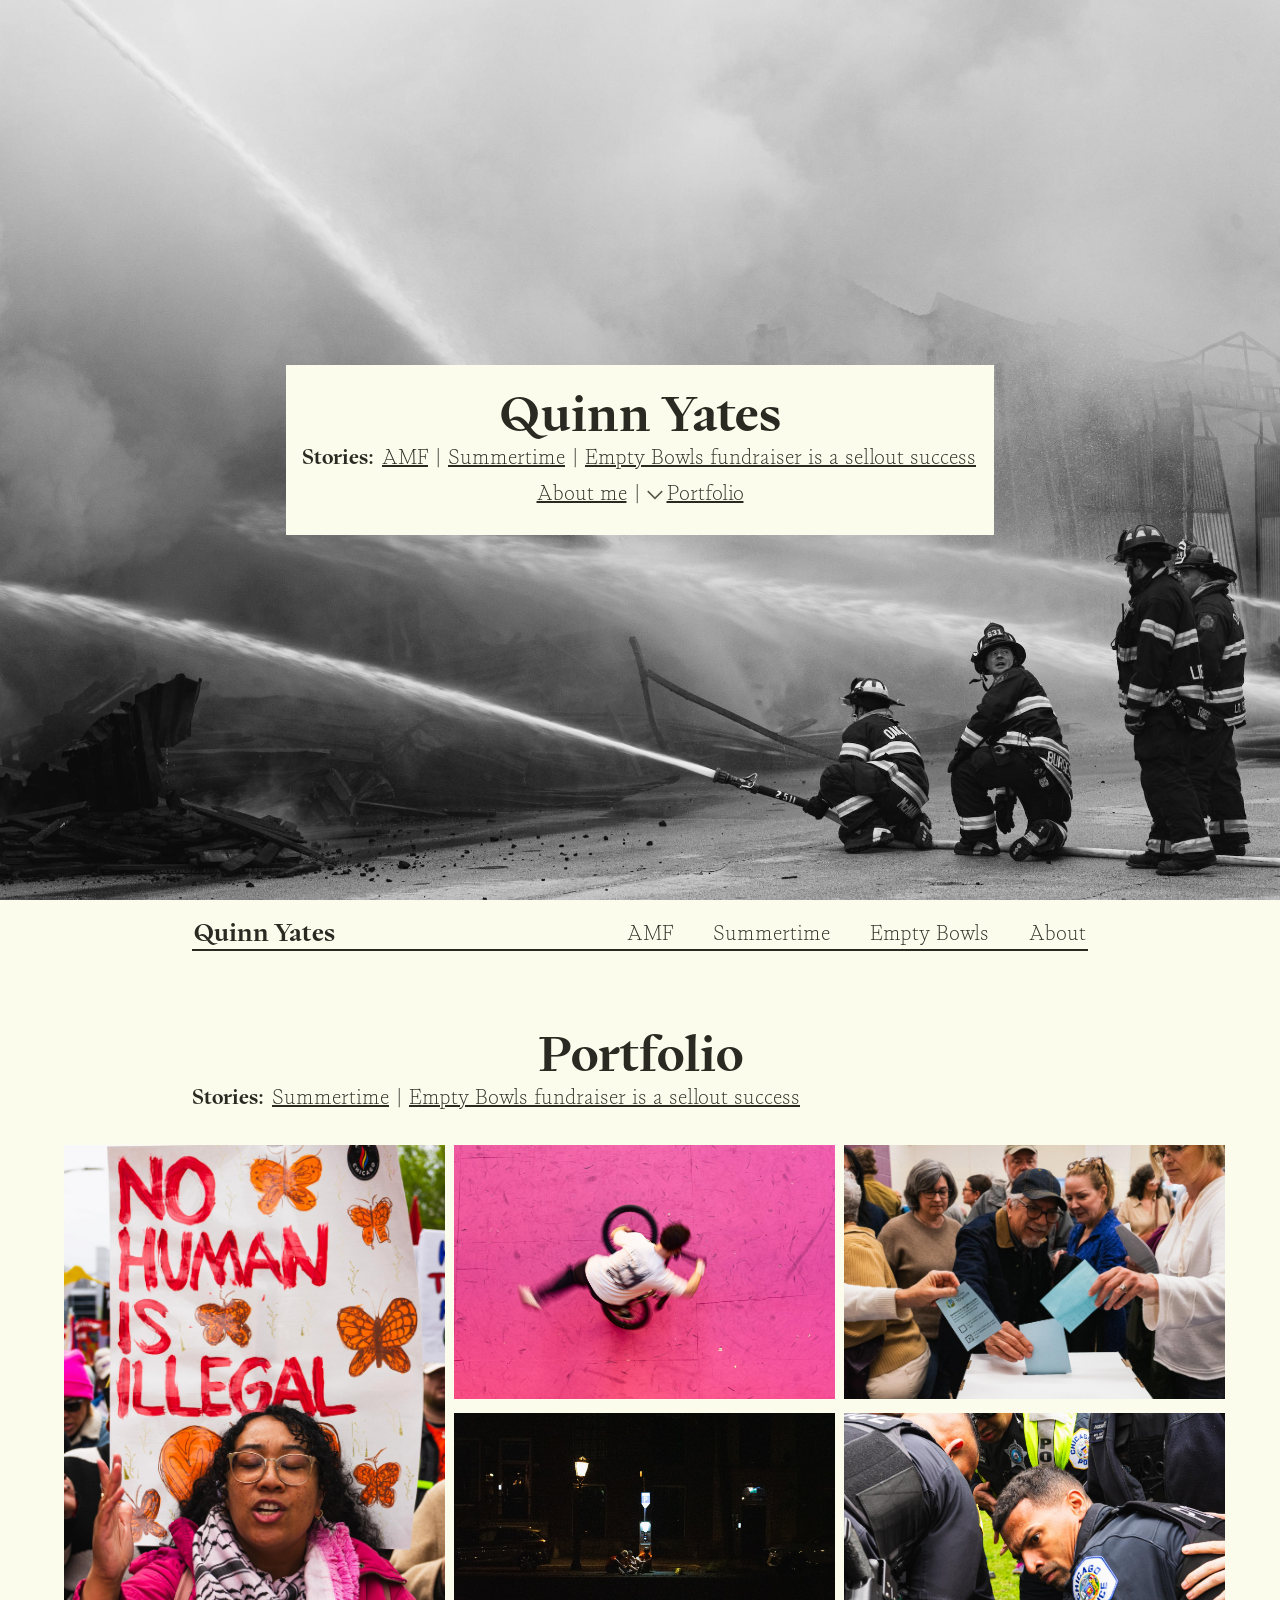
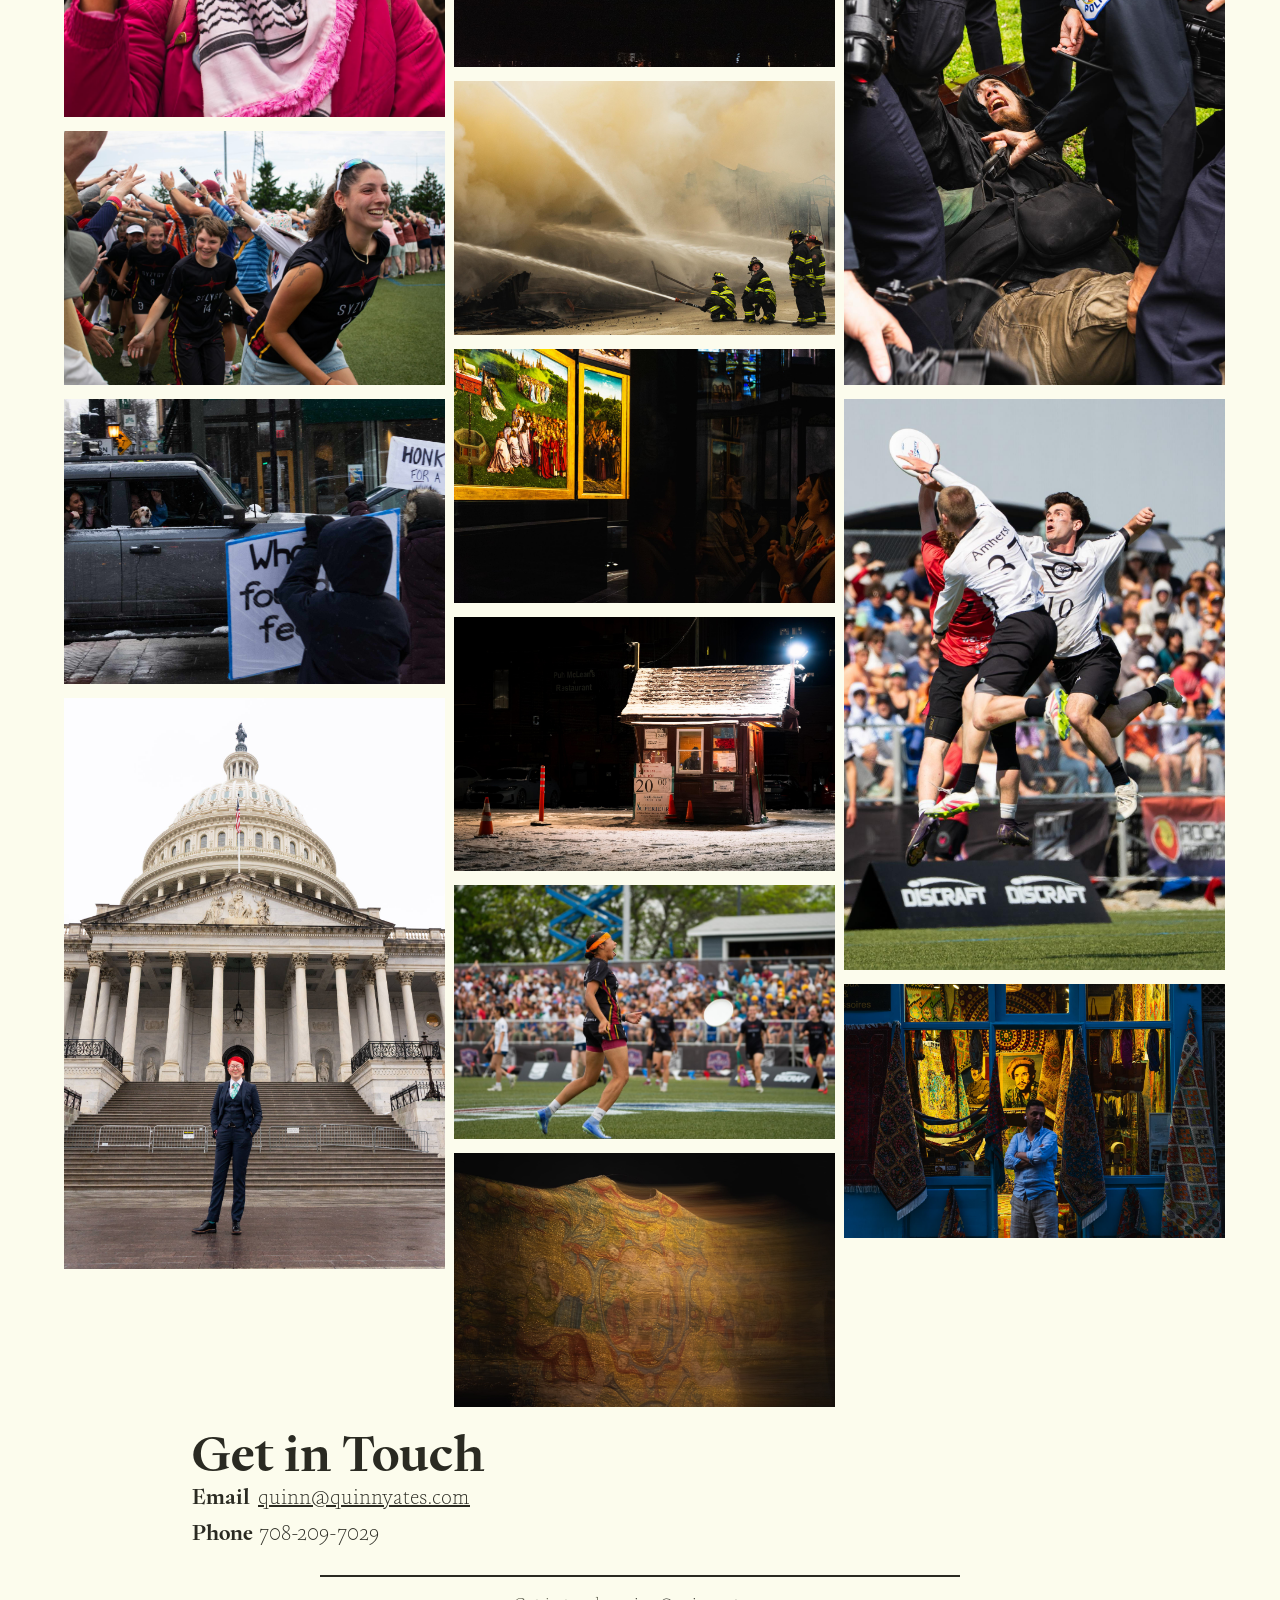
==== index.html @ 13eae4af "feat: add AMF story" ====
<!DOCTYPE html>
<html lang="en">

<head>
	<!--Meta tags-->
	<meta charset="UTF-8" />
	<meta name="viewport" content="width=device-width, initial-scale=1.0" />
	<meta name="description" content="Blogs and projects by Quinn" />
	<meta name="robots" content="index, follow" />
	<link rel="icon" type="image/x-icon" href="/assets/favicon/favicon.ico">
	<!--Open Graph Tags-->
	<meta property="og:site_name" content="Quinn" />
	<meta property="og:url" content="https://photo.quinnyates.com" />
	<meta property="og:type" content="website" />
	<!-- Style Tags -->
	<link rel="stylesheet" href="style.css" />
	<link rel="stylesheet" href="index.css" />
	<script src="./photo.js" defer type="module"></script>
	<!-- Other -->
	<meta property="og:title" content="Quinn" />
	<title>Quinn Yates</title>
</head>

<body class="homepage" id="body">
	<section id="hero">
		<div class="content">
			<h2>Quinn Yates</h2>
			<p><b>Stories:</b> <a href="american-music-festival-2026.html">AMF</a> | <a href="summertime.html" target="_blank">Summertime</a> | <a href="https://trapezeonline.com/6926/ae/empty-bowls-fundraiser-is-a-sellout-success/" target="_blank">Empty Bowls fundraiser is a sellout success</a></p>
			<p><a href="about">About me</a> | <a href="#portfolio"><img src="assets/down.svg" class="icon">Portfolio</a></p>

		</div>
	</section>
	<nav>
		<a href="/"><h1>Quinn Yates</h1></a>
		<ul>
			<li><a href="american-music-festival-2026.html">AMF</a></li>
			<li><a href="summertime.html">Summertime</a></li>
			<li><a href="https://trapezeonline.com/6926/ae/empty-bowls-fundraiser-is-a-sellout-success/" target="_blank">Empty Bowls</a></li>
			<li><a href="about.html">About</a></li>
		</ul>
	</nav>
	<main>
		<section id="portfolio">
			<br>
			<div class="wrapper">
				<h2 style="text-align: center;">Portfolio</h2>
				<p><b>Stories:</b> <a href="summertime.html" target="_blank">Summertime</a> | <a href="https://trapezeonline.com/6926/ae/empty-bowls-fundraiser-is-a-sellout-success/" target="_blank">Empty Bowls fundraiser is a sellout success</a></p>
			</div>
			<br>
			<div class="wrapper-full">
                                <div class="popup">
					<button class="back"><img src="assets/gallery.svg" class="back" alt="back to gallery"></button>
				</div>
				<div id="photos" class="gallery">
                                </div>
			</div>
		</section>
		<section id="get-in-touch">
			<div class="wrapper">
				<h2>Get in Touch</h2>
				<p><b>Email</b> <a href="mailto:quinn@quinnyates.com">quinn@quinnyates.com</a></p>
				<p><b>Phone</b> 708-209-7029</p>
			</div>
		</section>

        </main>
	<footer>
		<div class="footer-wrapper">
			<span>Get in touch: <a href="mailto:quinn@quinnyates.com">quinn@quinnyates.com</a></span>
		</div>
	</footer>
</body>

</html>
---- style.css ----
* {
    margin: 0;
    font-family: 'Writer';

    /* https://coolors.co/ee8f1b-d17b0f-3e3e33-70715c-d9dac9-fcfced */
    --bg: #fcfced;
    --bg2: #d9dac9;

    --fg: #2A2A22;
    --fg2: #575848;

    --accent: #d17b0f;
    --accent2: #ee8f1b;
}

@font-face {
    font-family: "Atkinson";
    font-style: normal;
    src: url(/assets/fonts/AtkinsonHyperlegibleNext-VariableFont_wght.ttf)
}

@font-face {
    font-family: "Atkinson";
    font-style: italic;
    src: url(/assets/fonts/AtkinsonHyperlegibleNext-Italic-VariableFont_wght.ttf)
}

@font-face {
    font-family: "Palma";
    font-style: normal;
    font-weight: normal;
    src: url(/assets/fonts/PPPalma-FizzyMedium.otf)
}

@font-face {
    font-family: "Palma";
    font-style: normal;
    font-weight: lighter;
    src: url(/assets/fonts/PPPalma-FizzyLight.otf)
}

@font-face {
    font-family: "Palma";
    font-style: normal;
    font-weight: bold;
    src: url(/assets/fonts/PPPalma-FizzyHeavy.otf)
}

@font-face {
    font-family: "Palma";
    font-style: italic;
    font-weight: normal;
    src: url(/assets/fonts/PPPalma-FizzyMediumItalic.otf)
}

@font-face {
    font-family: "Palma";
    font-style: italic;
    font-weight: lighter;
    src: url(/assets/fonts/PPPalma-FizzyLightItalic.otf)
}

@font-face {
    font-family: "Palma";
    font-style: italic;
    font-weight: bold;
    src: url(/assets/fonts/PPPalma-FizzyHeavyItalic.otf)
}

@font-face {
    font-family: "Writer";
    font-style: normal;
    font-weight: normal;
    src: url(/assets/fonts/PPWriter-Regular.otf)
}

@font-face {
    font-family: "Writer";
    font-style: normal;
    font-weight: lighter;
    src: url(/assets/fonts/PPWriter-ThinText.otf)
}

@font-face {
    font-family: "Writer";
    font-style: normal;
    font-weight: bold;
    src: url(/assets/fonts/PPWriter-Bold.otf)
}


@font-face {
    font-family: "Writer";
    font-style: italic;
    font-weight: normal;
    src: url(/assets/fonts/PPWriter-RegularItalic.otf)
}

@font-face {
    font-family: "Writer";
    font-style: italic;
    font-weight: bold;
    src: url(/assets/fonts/PPWriter-BoldItalic.otf)
}

/* General */
body {
    position: relative;
    z-index: 0;
    background-color: var(--bg);
    color: var(--fg);
}


.wrapper {
    width: 70%;
    max-width: 1400px;
    margin: auto;
}

.wrapper-split {
    display: flex;
    gap: 3rem;
}

.wrapper-full {
    width: 90%;
    max-width: 1400px;
    margin: auto;
}

.wrapper-title {
    text-align: center;
}

.wrapper-img {
    width: 60%;
    max-width: 1400px;
    margin: auto;
    display: flex;
    justify-content: center;
    align-items: center;
    flex-direction: column;
}

.gallery * {
    opacity: 0;
}

@keyframes spin {
  from {
    transform: rotate(-360deg);
  }
}

.gallery:not(.loaded)::after {
    width: 50px;
    height: 50px;
    content: "";
    display: inline-block;
}
.gallery:not(.loaded)::before {
    width: 50px;
    height: 50px;
    content: "";
    position: absolute;
    left: 50%;
    /* transform: translate(0%, -50%); */
    border: 5px solid var(--fg);
    border-bottom-color: transparent;
    border-radius: 50%;
    display: inline-block;
    animation: spin 1s linear infinite;
}

.gallery.loaded * {
    opacity: 1;
}

.gallery div {
    position: absolute;
}

.gallery div img, .gallery div video {
    width: 100%;
    height: auto;
    max-height: unset;
    max-width: unset;
    margin: 0 0;
    padding: 0 0;
}

.gallery div img:hover {
    cursor: pointer;
}

.image-grid {
    display: flex;
    gap: 0.5rem;
}

.caption {
    font-weight: 100;
    font-size: 0.85rem;
    line-height: 0.85rem;
    margin-top: 0;
    margin-bottom: 0;
}

.gallery div:has(video.loading) {
    background: var(--bg2);
}

.gallery div:has(video.paused)::before {
    width: 100%;
    height: 100%;
    content: "";
    background: url(./assets/play.svg);
    background-position: center center;
    background-size: 25%;
    background-repeat: no-repeat;
    position: absolute;
    pointer-events: none;
}

.popup div:has(video.paused)::before {
    width: 100%;
    height: 100%;
    content: "";
    background: url(./assets/play.svg);
    background-position: center center;
    background-size: 10%;
    background-repeat: no-repeat;
    position: absolute;
    pointer-events: none;
}

.video-controls {
    position: absolute;
    bottom: 25px;
    left: -3px;
    width: 100%;
    opacity: 0 !important;
    transition: opacity 0.4s;
}
.gallery div:has(video):hover .video-controls, .gallery div:has(video.paused) .video-controls {
    opacity: 1 !important;
}

.video-controls .timeline {
    border: none;
    border-right: 3px solid #ccc;
    border-left: 3px solid #ccc;
    width: 100%;
    opacity: 35% !important;
}
.video-controls .timeline .bar {
    height: 20px;
    flex: 1;
    width: 100%;
}
.video-controls .timeline .bar .inner {
    background: #ccc;
    width: 0%;
    height: 100%;
}

.popup {
    display: none;
    /* position: absolute; */
    position: fixed;
    top: 0;
    left: 0;
    background: var(--bg);
    z-index: 10;
    width: 100vw;
    height: 100lvh;
}

.popup img, .popup video {
    max-height: 75lvh;
    margin: 1rem 0;
}

.popup .timeline {
    display: none;
}

.popup button {
    background: none;
    border: none;
    opacity: 70%;
    transition: all 0.5s ease-in-out;
}

.popup button.back {
    position: absolute;
    top: 0rem;
    right: 0rem;
    padding: 0.5rem 0.5rem;
}

.popup button img {
    margin: 0;
}

.popup button:hover, .popup button:active, .popup button:focus {
    opacity: 100%;
    cursor: pointer;
}

.popup button img {
    width: 3vw;
}

.popup.active {
    display: flex;
    justify-content: center;
    align-items: center;
}

.popup div {
    display: flex;
    width: 70%;
    flex-direction: column;
    justify-content: center;
    align-items: center;
}

.no-scroll {
  overflow: hidden;
}

.get-in-touch {
    text-align: center;
}

.get-in-touch p {
    display: inline-block;
    margin-right: 0.5rem;
}

.smaller {
    font-size: 1rem;
    font-weight: 100;
}

.larger {
    font-size: 2rem;
}

.blue {
    color: var(--accentBlue);
}

.orange {
    color: var(--accent);
}

.grey {
    color: var(--fg2);
}

.header .smaller {
    flex-direction: column;
    justify-content: center;
    align-items: center;
    display: flex;

}

.icon {
    height: 1rem;
    width: 1rem;
    align-self: center;
    margin: 0;
    margin-right: 0.2em;
    margin-bottom: -3px;
}

p, li, ul {
    font-size: 1.25rem;
    margin-bottom: 1rem;
    line-height: 1.25rem;
}

a {
    padding-left: 0.1em;
    padding-right: 0.1em;
    transition: background-color 0.2s ease;
    text-decoration: underline;
    color: var(--fg);
}

a:hover {
    color: var(--accent);
}

hr {
    width: 25%;
    margin: 20px auto;
    border: none;
    border-top: 1px solid var(--fg);
    text-align: center;
}

h2 {
    font-size: 3rem;
}

h3 {
    font-size: 2.5rem;
    line-height: 3rem;
    margin-bottom: 1rem;
}

img {
    margin: 1rem 0;
    max-width: 100%;
    max-height: 500px;
}

aside {
    padding-left: 1em;
    margin-bottom: 1em;
    border-left: 2px solid var(--accent2);
    color: var(--fg2);
}

/* NAVBAR */

nav {
    padding-top: 1rem;
    border-bottom: 2px solid var(--fg);
    margin: auto auto;
    margin-bottom: 3rem;
    width: 70%;
    /* background: var(--fg); */
    display: flex;
    align-items: stretch;
    justify-content: space-between;
    font-size: 1rem;
}

nav ul {
display: flex;
  list-style: none;
  padding-left: 0.25rem;
  align-items: center;
  margin-bottom: 0;
}

nav ul li {
    float: left;
  margin-bottom: 0;
  list-style: none;
  padding-left: 2.25rem;
}

nav ul li a, nav a:has(h1) {
    text-decoration: none;
}

/* Footer */

footer {
    width: 50%;
    margin: auto;
    margin-top: 2rem;
    padding: 1em 0;
    border-top: 2px solid var(--fg);
    color: var(--fg2);
    text-align: center;
}

.footer-wrapper {
    padding: 0 1em;
    width: 100%
}

footer a {
    text-decoration: none;
    margin-right: 0.5em;
}

@media only screen and (max-width: 992px) {
    nav h1 {
        font-size: 2rem;
        line-height: 2rem;
    }

    nav {
        width: calc(100% - 2rem);
        padding: 1rem;
    }

    nav ul li:not(:last-child) {
        display: none;
    }

    .wrapper {
        width: 90%;
        max-width: unset;
    }

    .popup {
        flex-direction: column;
        height: 100dvh;
    }

    .popup #controls {
        flex-direction: row;
        width: 70%;
        justify-content: space-between;
    }

    .popup #controls img {
        width: 10vw;
    }

    .popup div {
        width: 90%;
        margin-top: auto;
    }

    .popup img, .popup video {
        max-height: 75lvh;
    }

    footer {
        width: 100%;
    }

    .footer-wrapper {
        padding: 0;
    }

    .info span {
        font-size: 0.8rem;
    }
}
---- index.css ----
#hero {
    height: 100vh;
    width: 100vw;
    display: flex;
    align-items: center;
    justify-content: center;
}

#hero .content {
    position: relative;
    z-index: 9;
    padding: 1rem;
    background: var(--bg);
    text-align: center;
}

#hero::before {
    z-index: 1;
    height: 100vh;
    width: 100vw;
    position: absolute;
    top: 0;
    bottom: 0;
    content: "";
    background: url(./assets/photos/portfolio/event/1.jpg);
    background-size: cover;
    background-position: right center;
    background-attachment: fixed;
    filter:grayscale(100%);
}
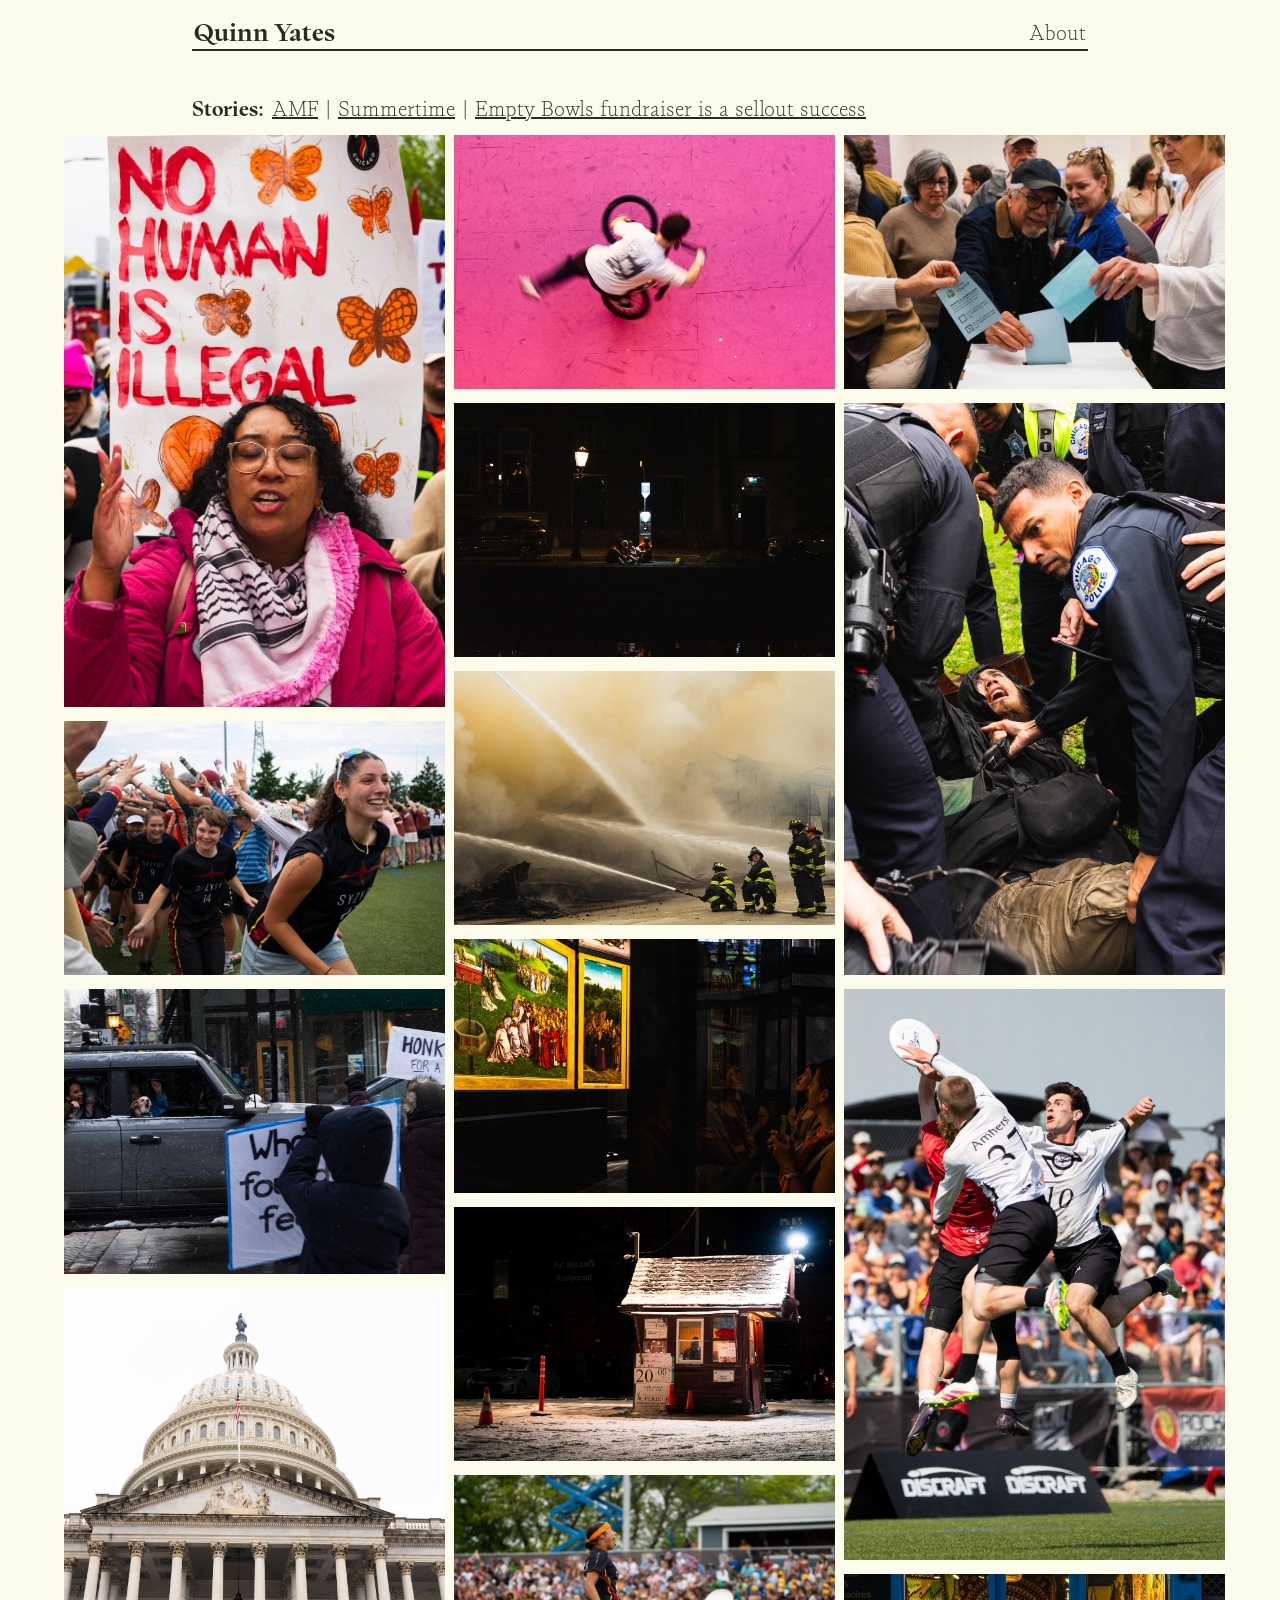
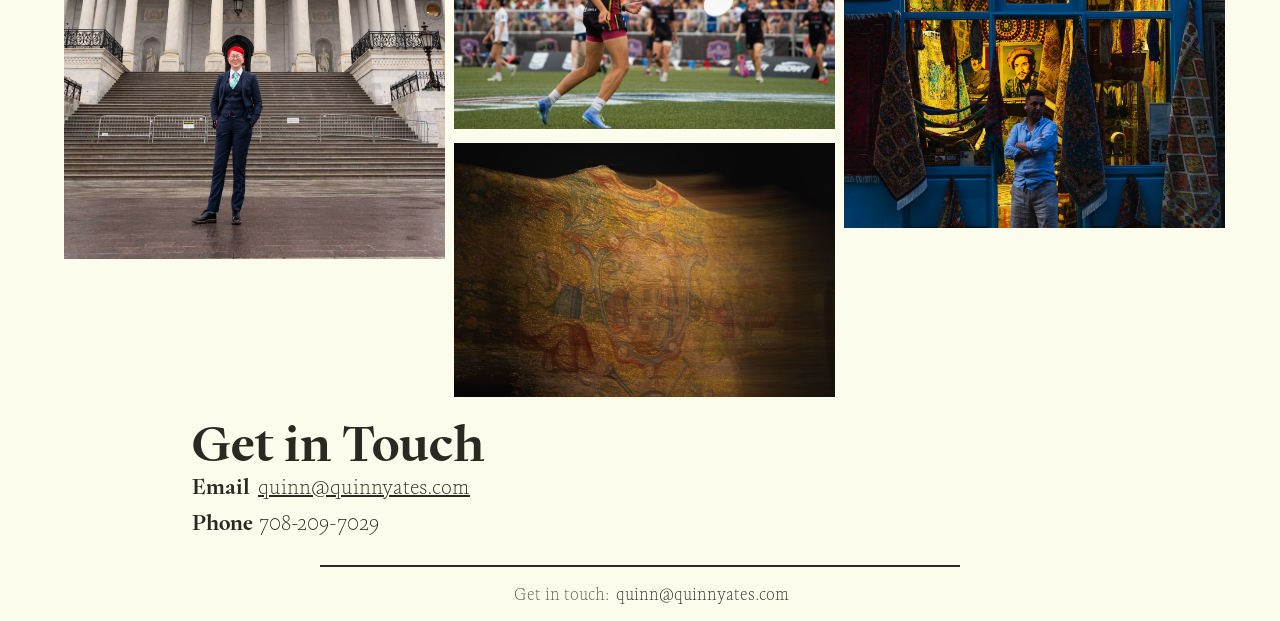
==== commit e919fa12: "feat: remove stuff" ====
--- a/index.html
+++ b/index.html
@@ -22,31 +22,25 @@
 </head>
 
 <body class="homepage" id="body">
-	<section id="hero">
-		<div class="content">
-			<h2>Quinn Yates</h2>
-			<p><b>Stories:</b> <a href="american-music-festival-2026.html">AMF</a> | <a href="summertime.html" target="_blank">Summertime</a> | <a href="https://trapezeonline.com/6926/ae/empty-bowls-fundraiser-is-a-sellout-success/" target="_blank">Empty Bowls fundraiser is a sellout success</a></p>
-			<p><a href="about">About me</a> | <a href="#portfolio"><img src="assets/down.svg" class="icon">Portfolio</a></p>
-
-		</div>
-	</section>
+	<!-- <section id="hero"> -->
+	<!-- 	<div class="content"> -->
+	<!-- 		<h2>Quinn Yates</h2> -->
+	<!-- 		<p><b>Stories:</b> <a href="american-music-festival-2026.html">AMF</a> | <a href="summertime.html" target="_blank">Summertime</a> | <a href="https://trapezeonline.com/6926/ae/empty-bowls-fundraiser-is-a-sellout-success/" target="_blank">Empty Bowls fundraiser is a sellout success</a></p> -->
+	<!-- 		<p><a href="about">About me</a> | <a href="#portfolio"><img src="assets/down.svg" class="icon">Portfolio</a></p> -->
+	<!---->
+	<!-- 	</div> -->
+	<!-- </section> -->
 	<nav>
 		<a href="/"><h1>Quinn Yates</h1></a>
 		<ul>
-			<li><a href="american-music-festival-2026.html">AMF</a></li>
-			<li><a href="summertime.html">Summertime</a></li>
-			<li><a href="https://trapezeonline.com/6926/ae/empty-bowls-fundraiser-is-a-sellout-success/" target="_blank">Empty Bowls</a></li>
 			<li><a href="about.html">About</a></li>
 		</ul>
 	</nav>
 	<main>
 		<section id="portfolio">
-			<br>
 			<div class="wrapper">
-				<h2 style="text-align: center;">Portfolio</h2>
-				<p><b>Stories:</b> <a href="summertime.html" target="_blank">Summertime</a> | <a href="https://trapezeonline.com/6926/ae/empty-bowls-fundraiser-is-a-sellout-success/" target="_blank">Empty Bowls fundraiser is a sellout success</a></p>
+				<p><b>Stories:</b> <a href="american-music-festival-2026.html">AMF</a> | <a href="summertime.html" target="_blank">Summertime</a> | <a href="https://trapezeonline.com/6926/ae/empty-bowls-fundraiser-is-a-sellout-success/" target="_blank">Empty Bowls fundraiser is a sellout success</a></p>
 			</div>
-			<br>
 			<div class="wrapper-full">
                                 <div class="popup">
 					<button class="back"><img src="assets/gallery.svg" class="back" alt="back to gallery"></button>
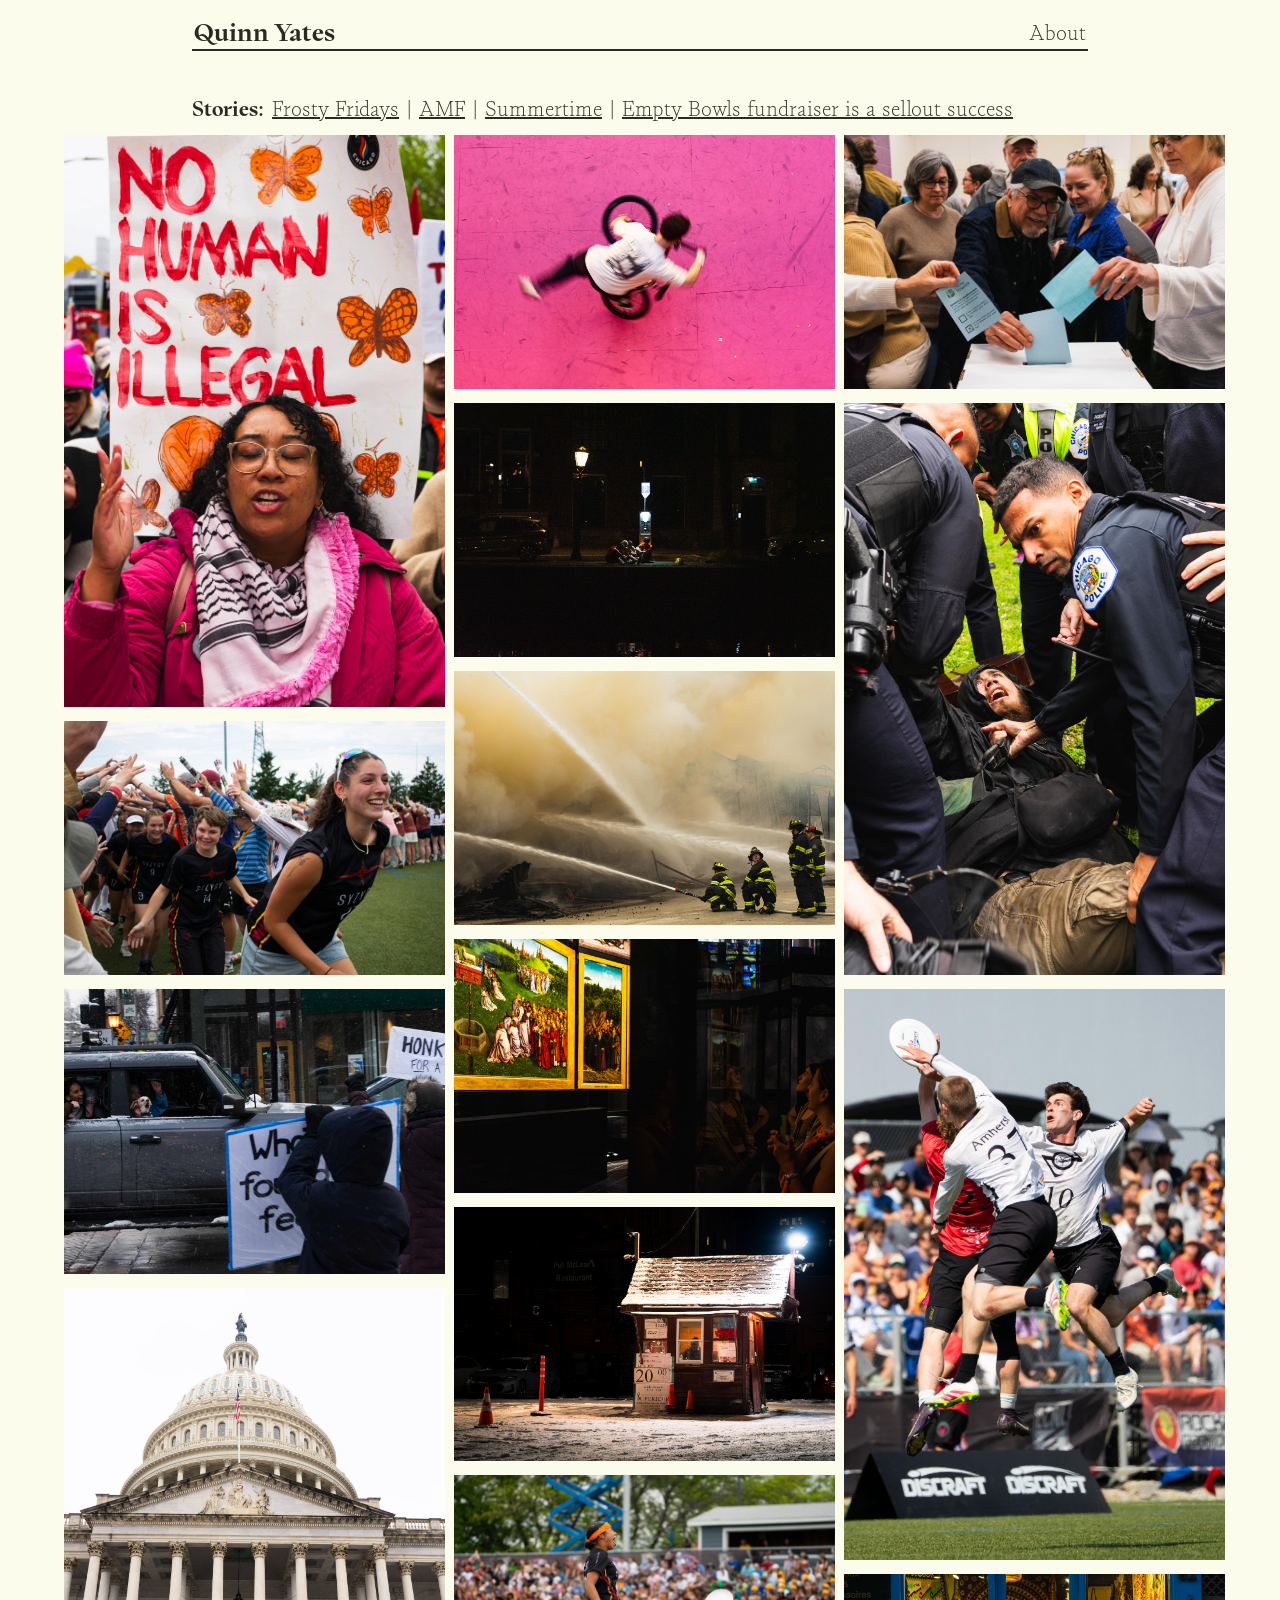
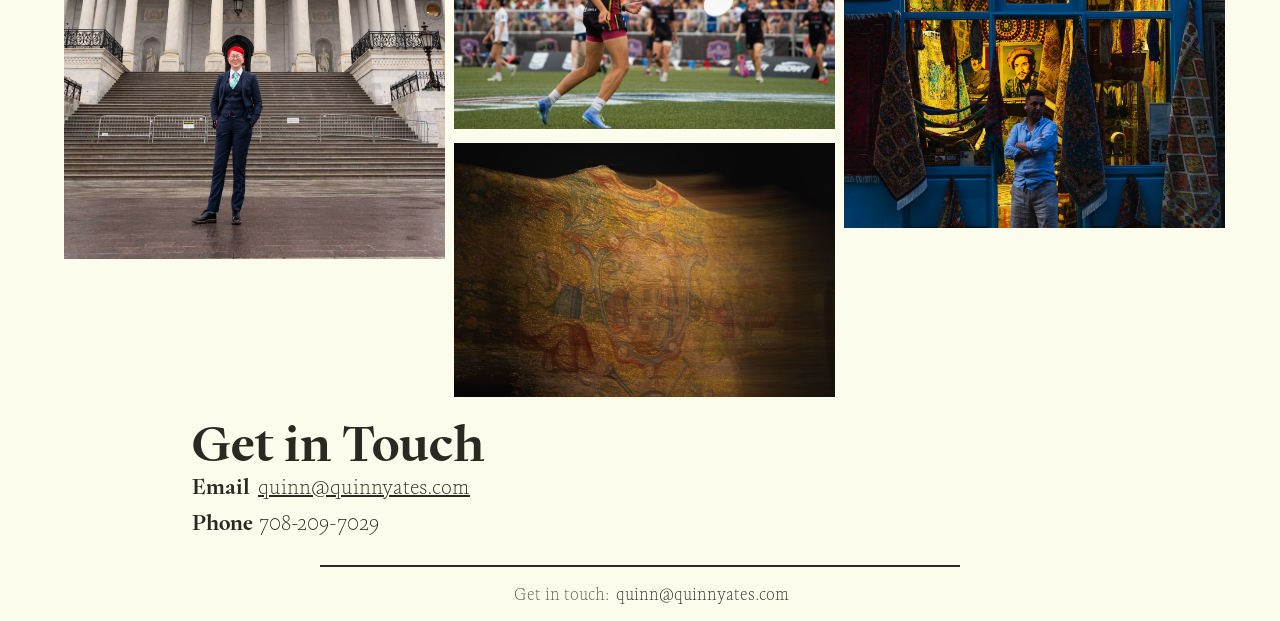
==== commit ccb97806: "feat: frosty fridays" ====
--- a/index.html
+++ b/index.html
@@ -22,14 +22,6 @@
 </head>
 
 <body class="homepage" id="body">
-	<!-- <section id="hero"> -->
-	<!-- 	<div class="content"> -->
-	<!-- 		<h2>Quinn Yates</h2> -->
-	<!-- 		<p><b>Stories:</b> <a href="american-music-festival-2026.html">AMF</a> | <a href="summertime.html" target="_blank">Summertime</a> | <a href="https://trapezeonline.com/6926/ae/empty-bowls-fundraiser-is-a-sellout-success/" target="_blank">Empty Bowls fundraiser is a sellout success</a></p> -->
-	<!-- 		<p><a href="about">About me</a> | <a href="#portfolio"><img src="assets/down.svg" class="icon">Portfolio</a></p> -->
-	<!---->
-	<!-- 	</div> -->
-	<!-- </section> -->
 	<nav>
 		<a href="/"><h1>Quinn Yates</h1></a>
 		<ul>
@@ -39,7 +31,7 @@
 	<main>
 		<section id="portfolio">
 			<div class="wrapper">
-				<p><b>Stories:</b> <a href="american-music-festival-2026.html">AMF</a> | <a href="summertime.html" target="_blank">Summertime</a> | <a href="https://trapezeonline.com/6926/ae/empty-bowls-fundraiser-is-a-sellout-success/" target="_blank">Empty Bowls fundraiser is a sellout success</a></p>
+				<p><b>Stories:</b> <a href="frosty-fridays.html">Frosty Fridays</a> | <a href="american-music-festival-2026.html">AMF</a> | <a href="summertime.html" target="_blank">Summertime</a> | <a href="https://trapezeonline.com/6926/ae/empty-bowls-fundraiser-is-a-sellout-success/" target="_blank">Empty Bowls fundraiser is a sellout success</a></p>
 			</div>
 			<div class="wrapper-full">
                                 <div class="popup">
--- a/style.css
+++ b/style.css
@@ -127,6 +127,19 @@
     width: 90%;
     max-width: 1400px;
     margin: auto;
+}
+
+.centered {
+    display: flex;
+    justify-content: center;
+    flex-direction: column;
+    text-align: center;
+    gap: 2rem;
+}
+
+.centered p, .centered img{
+    margin-top: 0;
+    margin-bottom: 0;
 }
 
 .wrapper-title {
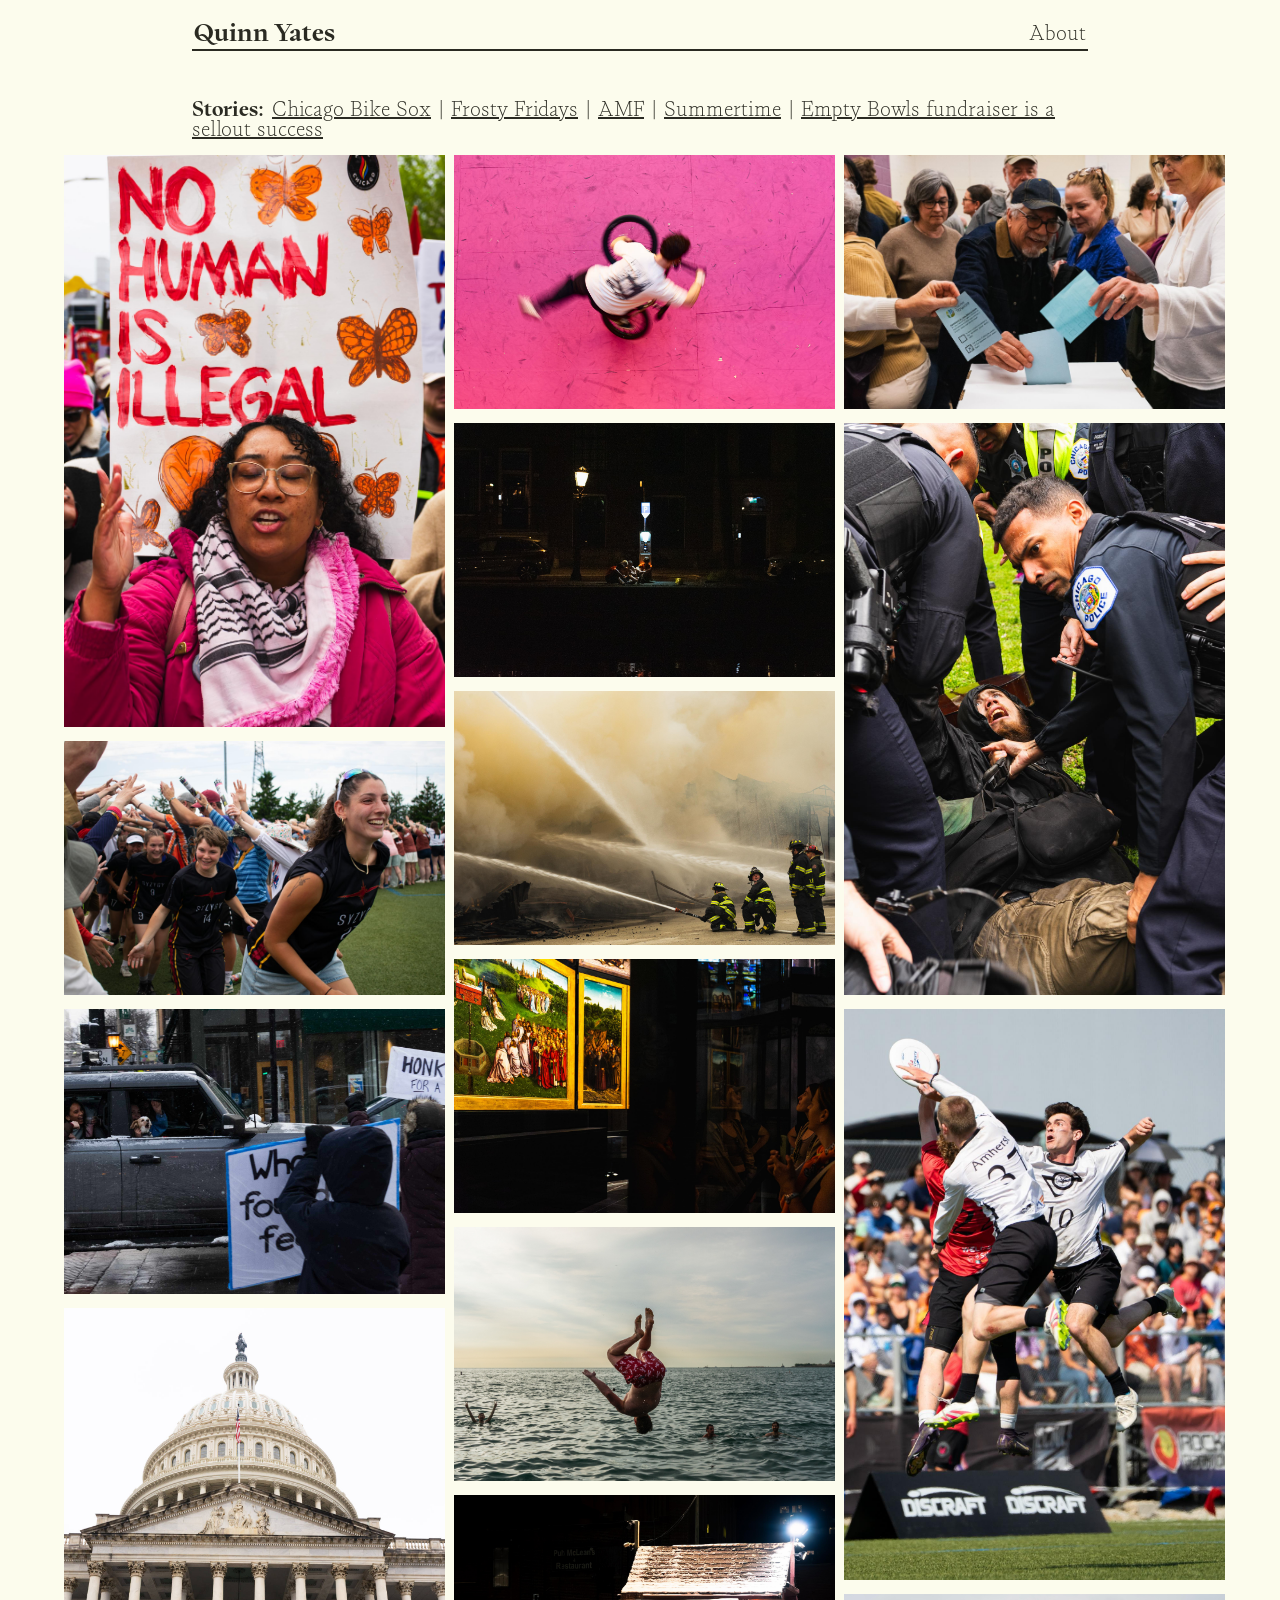
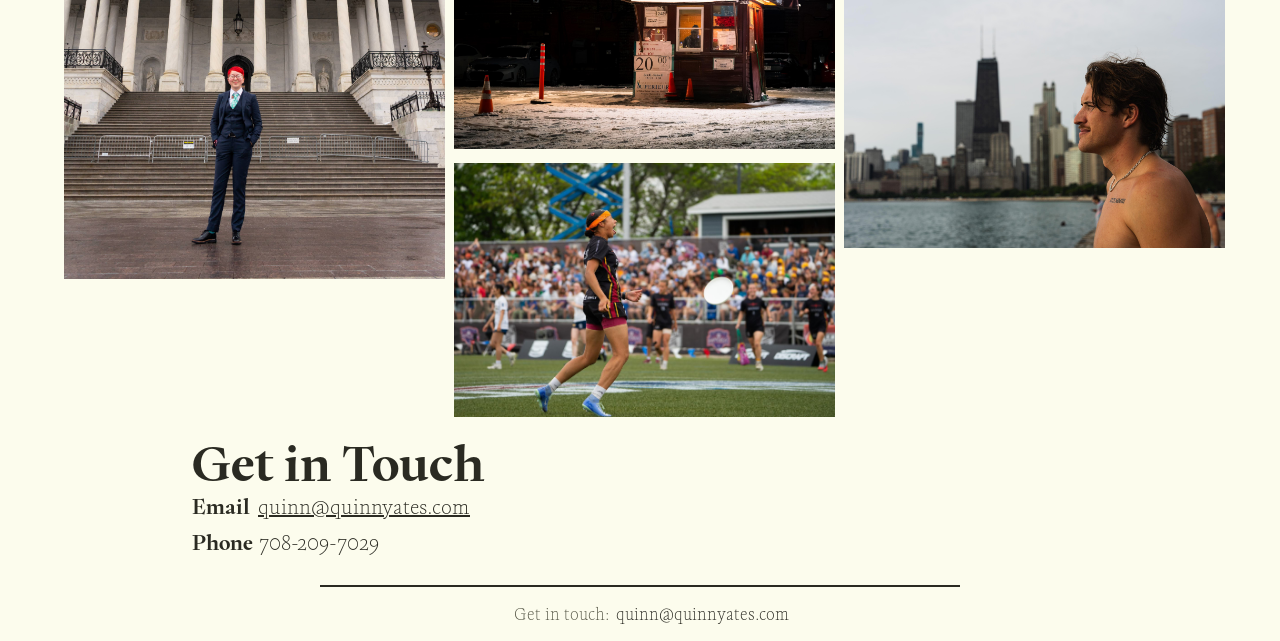
==== commit b3abf969: "feat: add chicago bike sox" ====
--- a/index.html
+++ b/index.html
@@ -5,11 +5,11 @@
 	<!--Meta tags-->
 	<meta charset="UTF-8" />
 	<meta name="viewport" content="width=device-width, initial-scale=1.0" />
-	<meta name="description" content="Blogs and projects by Quinn" />
+	<meta name="description" content="Quinn's Photography" />
 	<meta name="robots" content="index, follow" />
 	<link rel="icon" type="image/x-icon" href="/assets/favicon/favicon.ico">
 	<!--Open Graph Tags-->
-	<meta property="og:site_name" content="Quinn" />
+	<meta property="og:site_name" content="Quinn Yates" />
 	<meta property="og:url" content="https://photo.quinnyates.com" />
 	<meta property="og:type" content="website" />
 	<!-- Style Tags -->
@@ -17,8 +17,8 @@
 	<link rel="stylesheet" href="index.css" />
 	<script src="./photo.js" defer type="module"></script>
 	<!-- Other -->
-	<meta property="og:title" content="Quinn" />
-	<title>Quinn Yates</title>
+	<meta property="og:title" content="Portfolio | Quinn Yates" />
+	<title>Portfolio | Quinn Yates</title>
 </head>
 
 <body class="homepage" id="body">
@@ -31,7 +31,7 @@
 	<main>
 		<section id="portfolio">
 			<div class="wrapper">
-				<p><b>Stories:</b> <a href="frosty-fridays.html">Frosty Fridays</a> | <a href="american-music-festival-2026.html">AMF</a> | <a href="summertime.html" target="_blank">Summertime</a> | <a href="https://trapezeonline.com/6926/ae/empty-bowls-fundraiser-is-a-sellout-success/" target="_blank">Empty Bowls fundraiser is a sellout success</a></p>
+				<p><b>Stories:</b> <a href="https://quinnyates.com/posts/chicago-bike-sox">Chicago Bike Sox</a> | <a href="frosty-fridays.html">Frosty Fridays</a> | <a href="american-music-festival-2026.html">AMF</a> | <a href="summertime.html" target="_blank">Summertime</a> | <a href="https://trapezeonline.com/6926/ae/empty-bowls-fundraiser-is-a-sellout-success/" target="_blank">Empty Bowls fundraiser is a sellout success</a></p>
 			</div>
 			<div class="wrapper-full">
                                 <div class="popup">
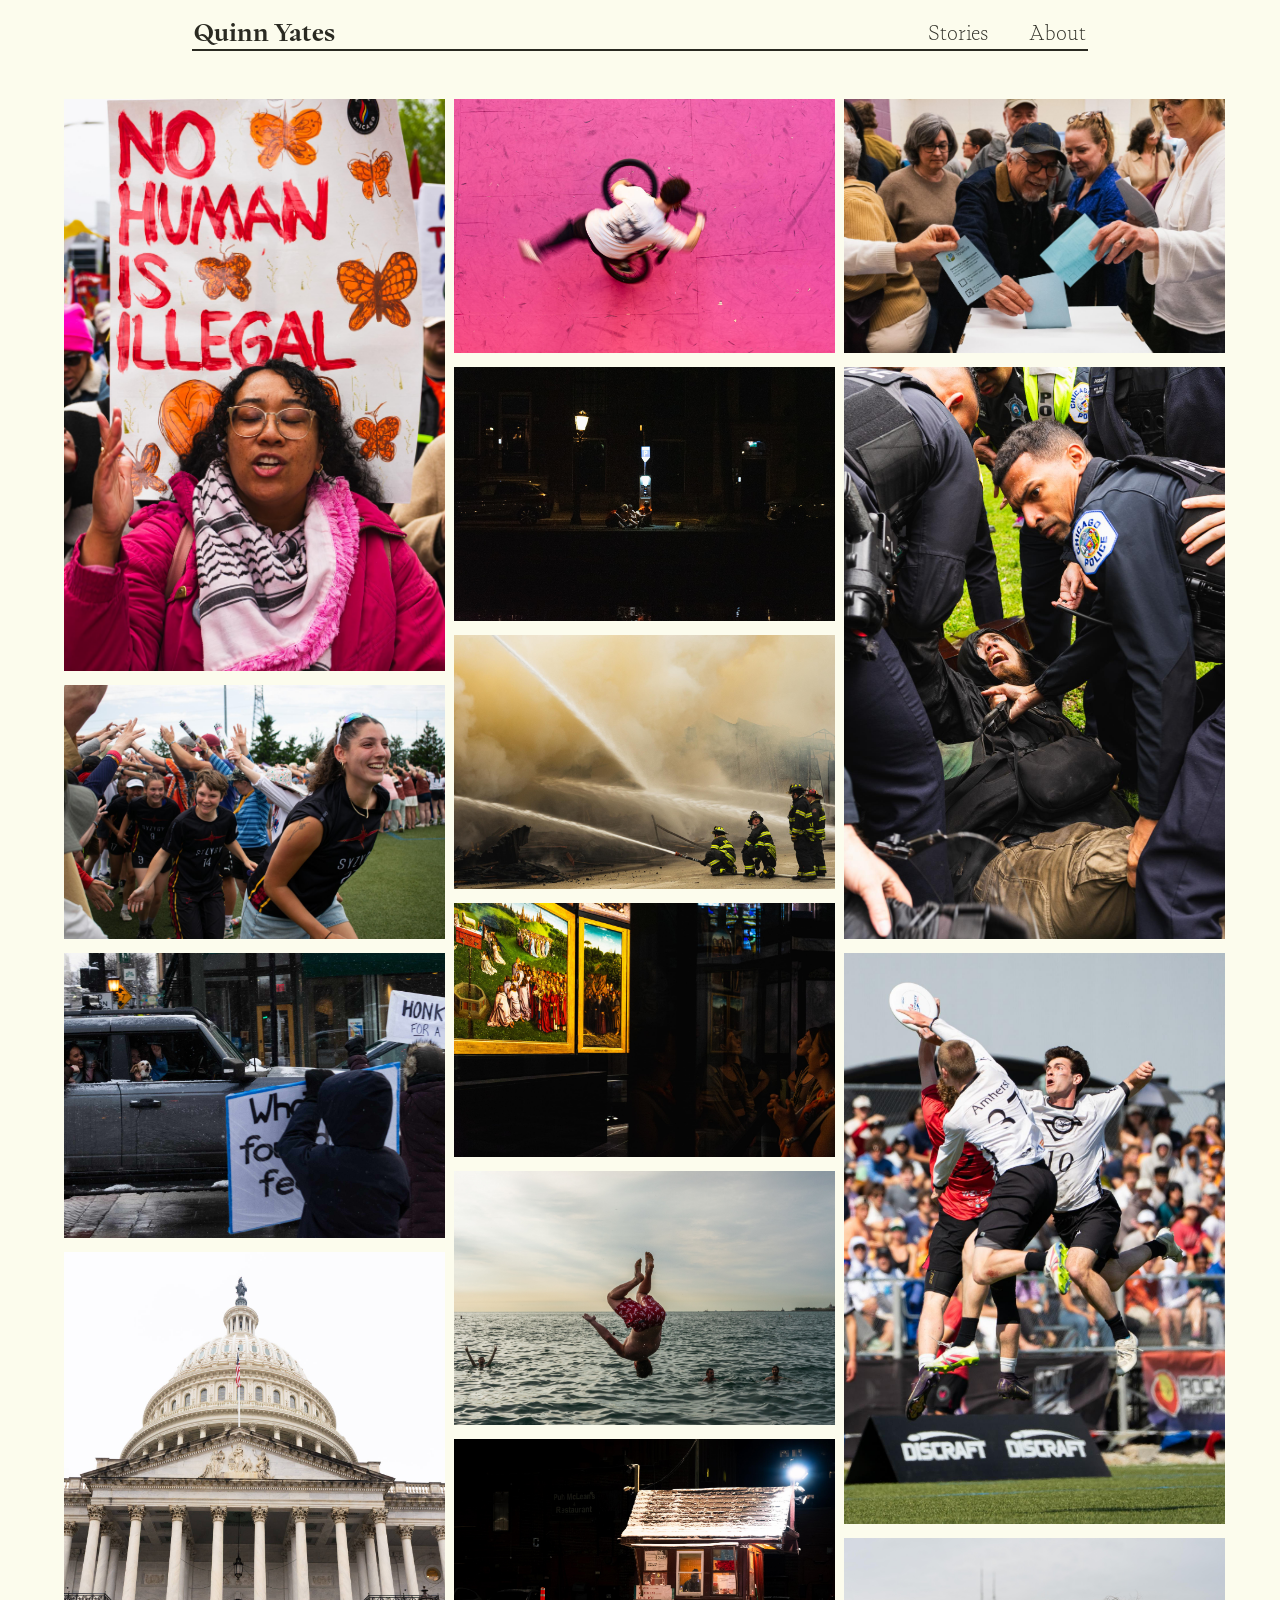
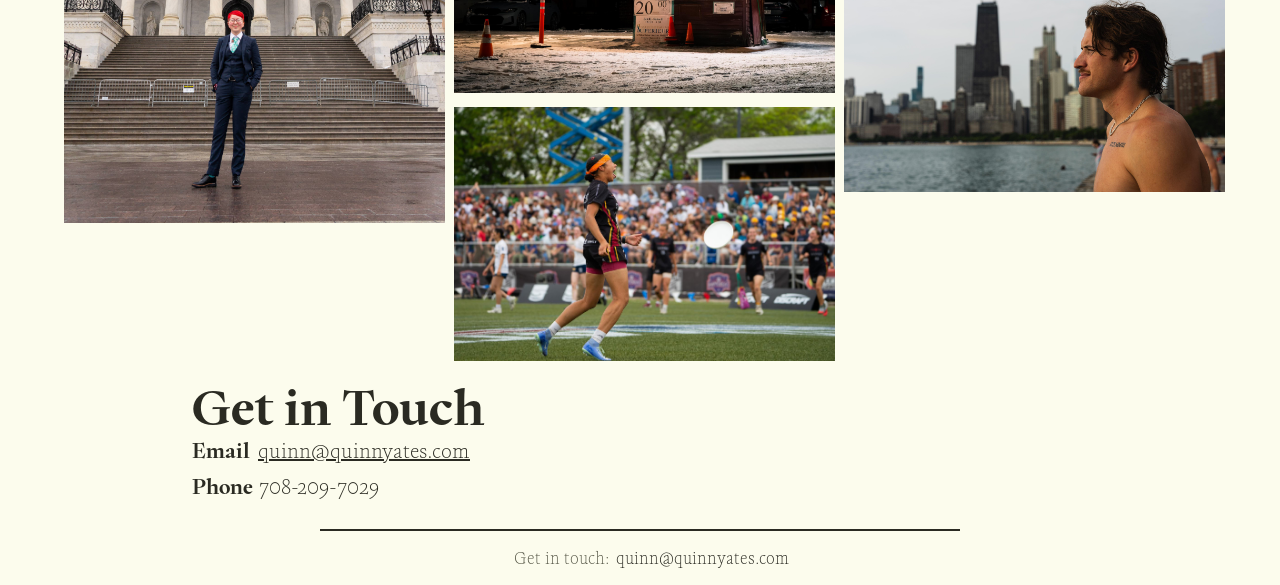
==== commit 24216db2: "feat: add stories page and nurses strike" ====
--- a/index.html
+++ b/index.html
@@ -25,14 +25,12 @@
 	<nav>
 		<a href="/"><h1>Quinn Yates</h1></a>
 		<ul>
+			<li><a href="/stories/">Stories</a></li>
 			<li><a href="about.html">About</a></li>
 		</ul>
 	</nav>
 	<main>
 		<section id="portfolio">
-			<div class="wrapper">
-				<p><b>Stories:</b> <a href="https://quinnyates.com/posts/chicago-bike-sox">Chicago Bike Sox</a> | <a href="frosty-fridays.html">Frosty Fridays</a> | <a href="american-music-festival-2026.html">AMF</a> | <a href="summertime.html" target="_blank">Summertime</a> | <a href="https://trapezeonline.com/6926/ae/empty-bowls-fundraiser-is-a-sellout-success/" target="_blank">Empty Bowls fundraiser is a sellout success</a></p>
-			</div>
 			<div class="wrapper-full">
                                 <div class="popup">
 					<button class="back"><img src="assets/gallery.svg" class="back" alt="back to gallery"></button>
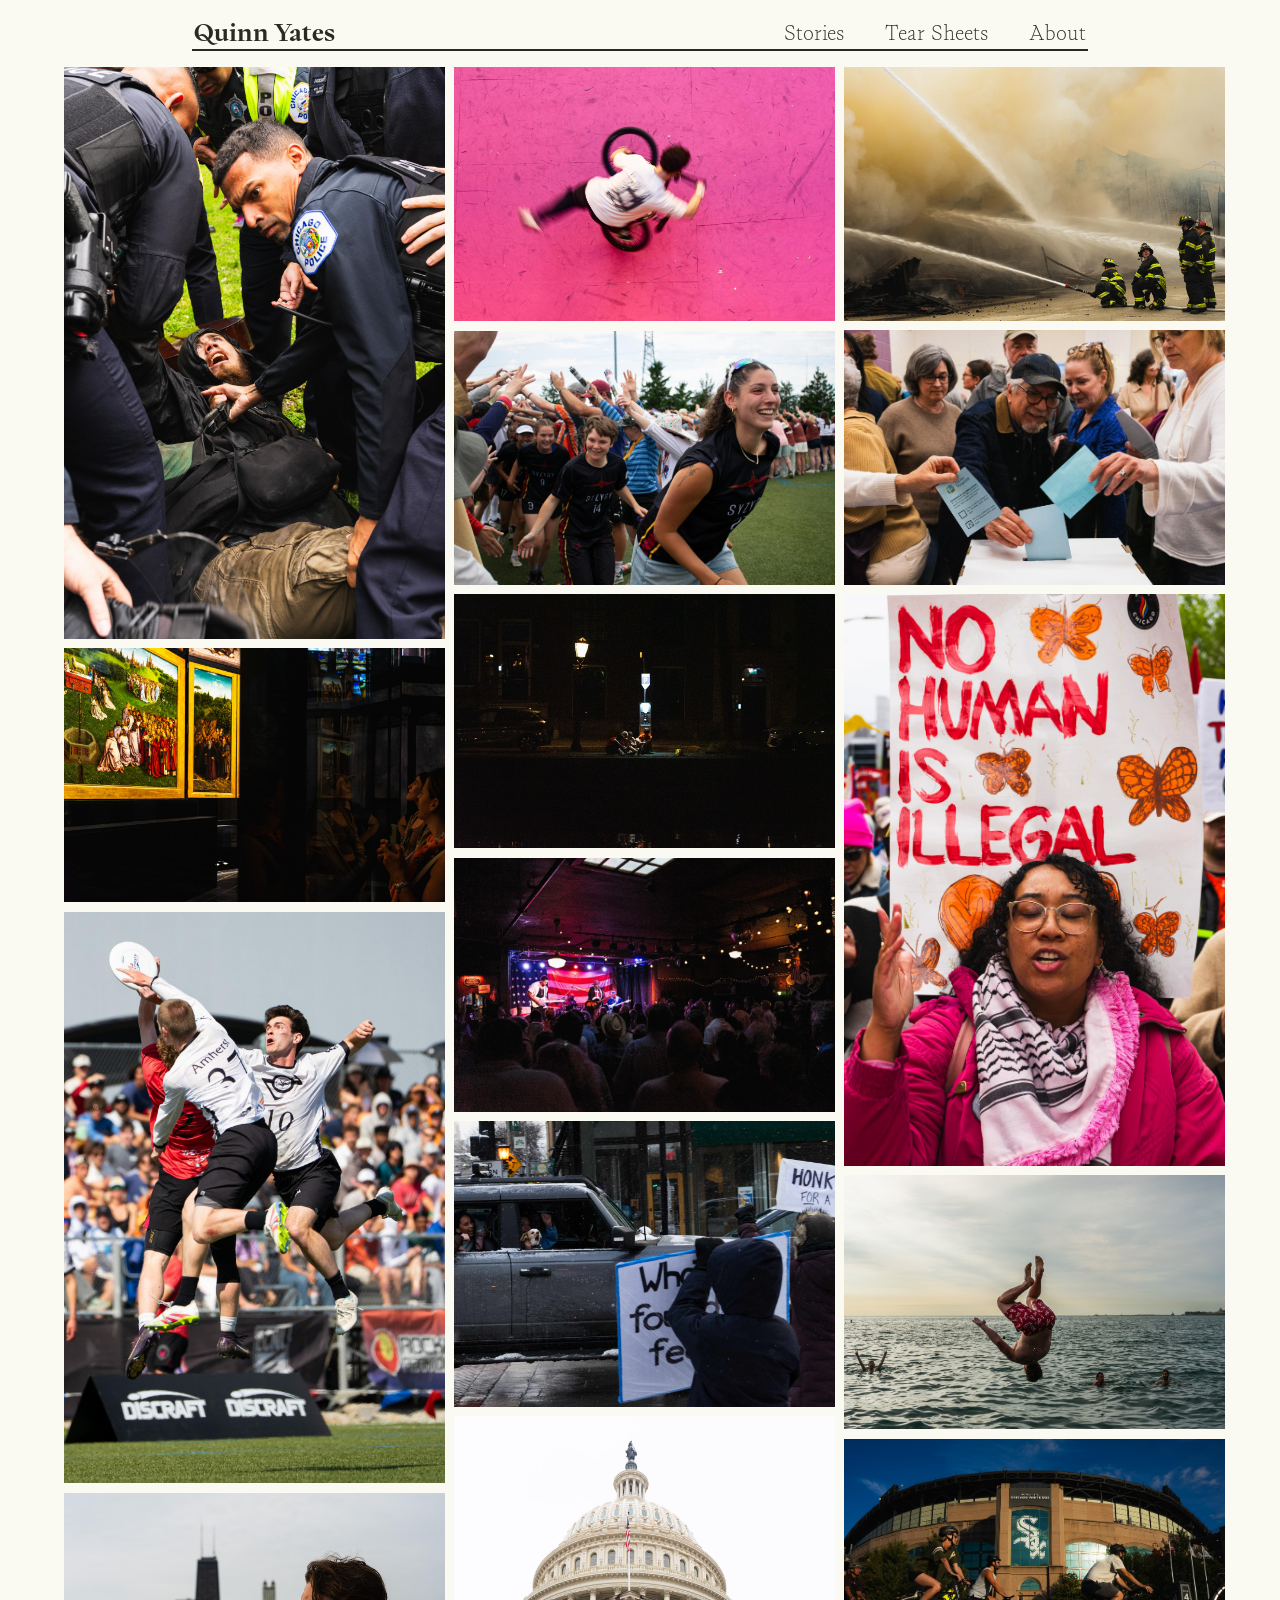
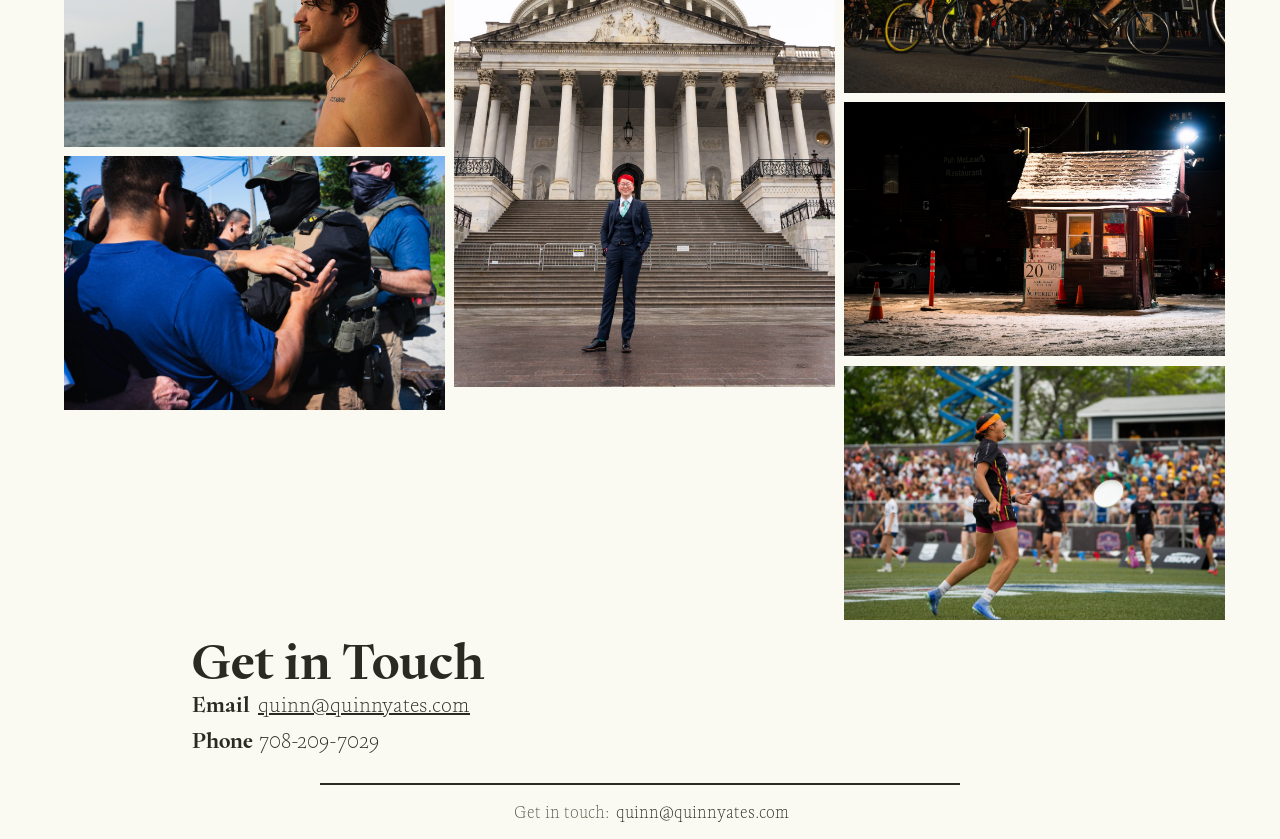
==== commit 781b2982: "feat: add tearsheets section" ====
--- a/index.html
+++ b/index.html
@@ -26,6 +26,7 @@
 		<a href="/"><h1>Quinn Yates</h1></a>
 		<ul>
 			<li><a href="/stories/">Stories</a></li>
+			<li><a href="/tearsheets/">Tear Sheets</a></li>
 			<li><a href="about.html">About</a></li>
 		</ul>
 	</nav>
--- a/style.css
+++ b/style.css
@@ -3,7 +3,7 @@
     font-family: 'Writer';
 
     /* https://coolors.co/ee8f1b-d17b0f-3e3e33-70715c-d9dac9-fcfced */
-    --bg: #fcfced;
+    --bg: #fafaf2;
     --bg2: #d9dac9;
 
     --fg: #2A2A22;
@@ -446,7 +446,7 @@
     padding-top: 1rem;
     border-bottom: 2px solid var(--fg);
     margin: auto auto;
-    margin-bottom: 3rem;
+    margin-bottom: 1rem;
     width: 70%;
     /* background: var(--fg); */
     display: flex;
@@ -507,9 +507,9 @@
         padding: 1rem;
     }
 
-    nav ul li:not(:last-child) {
-        display: none;
-    }
+    /* nav ul li:not(:last-child) { */
+    /*     display: none; */
+    /* } */
 
     .wrapper {
         width: 90%;
@@ -529,10 +529,11 @@
 
     .popup #controls img {
         width: 10vw;
+        padding-bottom: 1rem;
     }
 
     .popup div {
-        width: 90%;
+        width: 100%;
         margin-top: auto;
     }
 
@@ -551,4 +552,9 @@
     .info span {
         font-size: 0.8rem;
     }
-}
+
+    .wrapper-split {
+        flex-direction: column;
+        gap: 0rem;
+    }
+}
